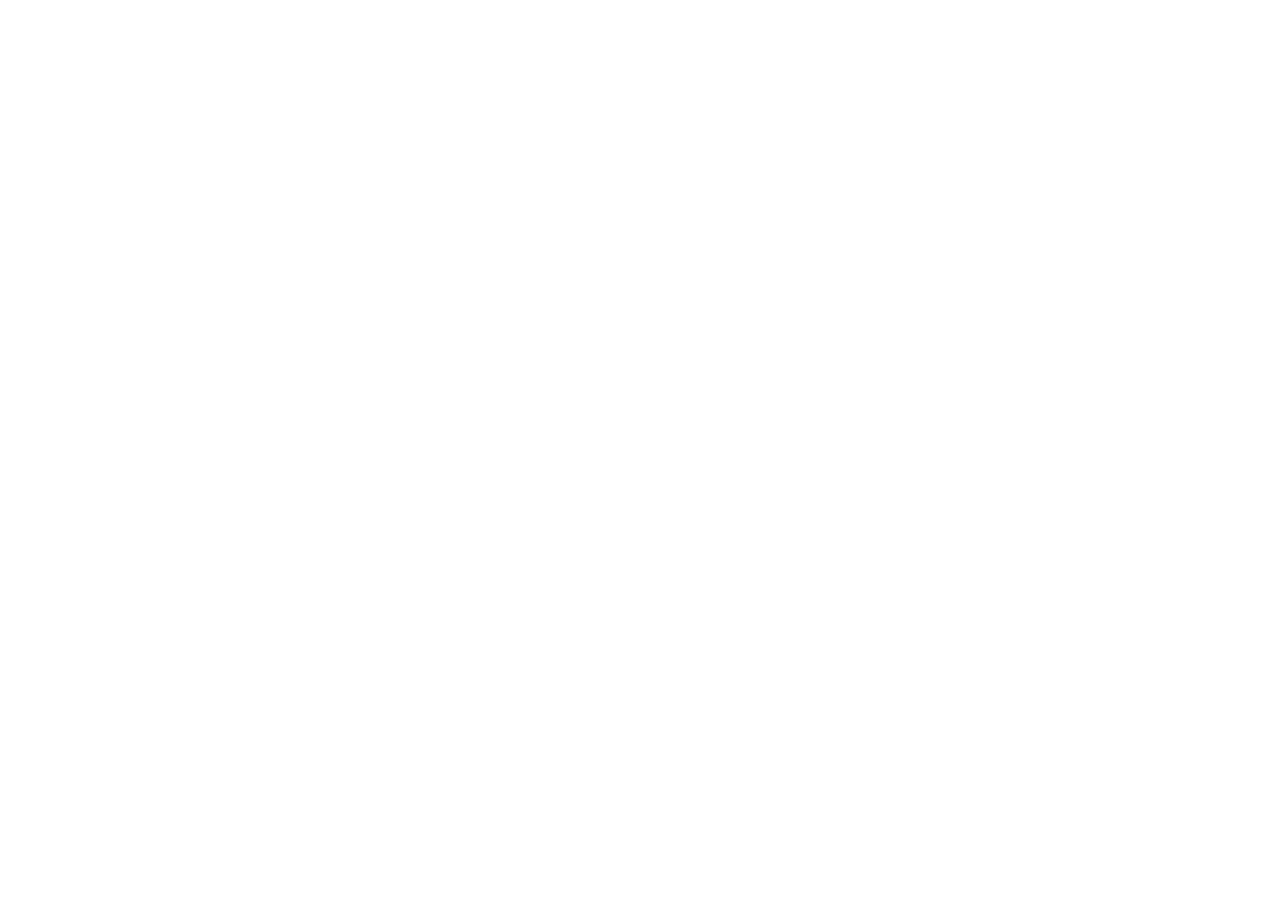
==== index.html @ ae1981a3 "Add starting files" ====
<!DOCTYPE html>
<html lang="en">
<head>
    <meta charset="UTF-8">
    <meta http-equiv="X-UA-Compatible" content="IE=edge">
    <meta name="viewport" content="width=device-width, initial-scale=1.0">
    <title>Chess King</title>
</head>
<body>
    
</body>
</html>
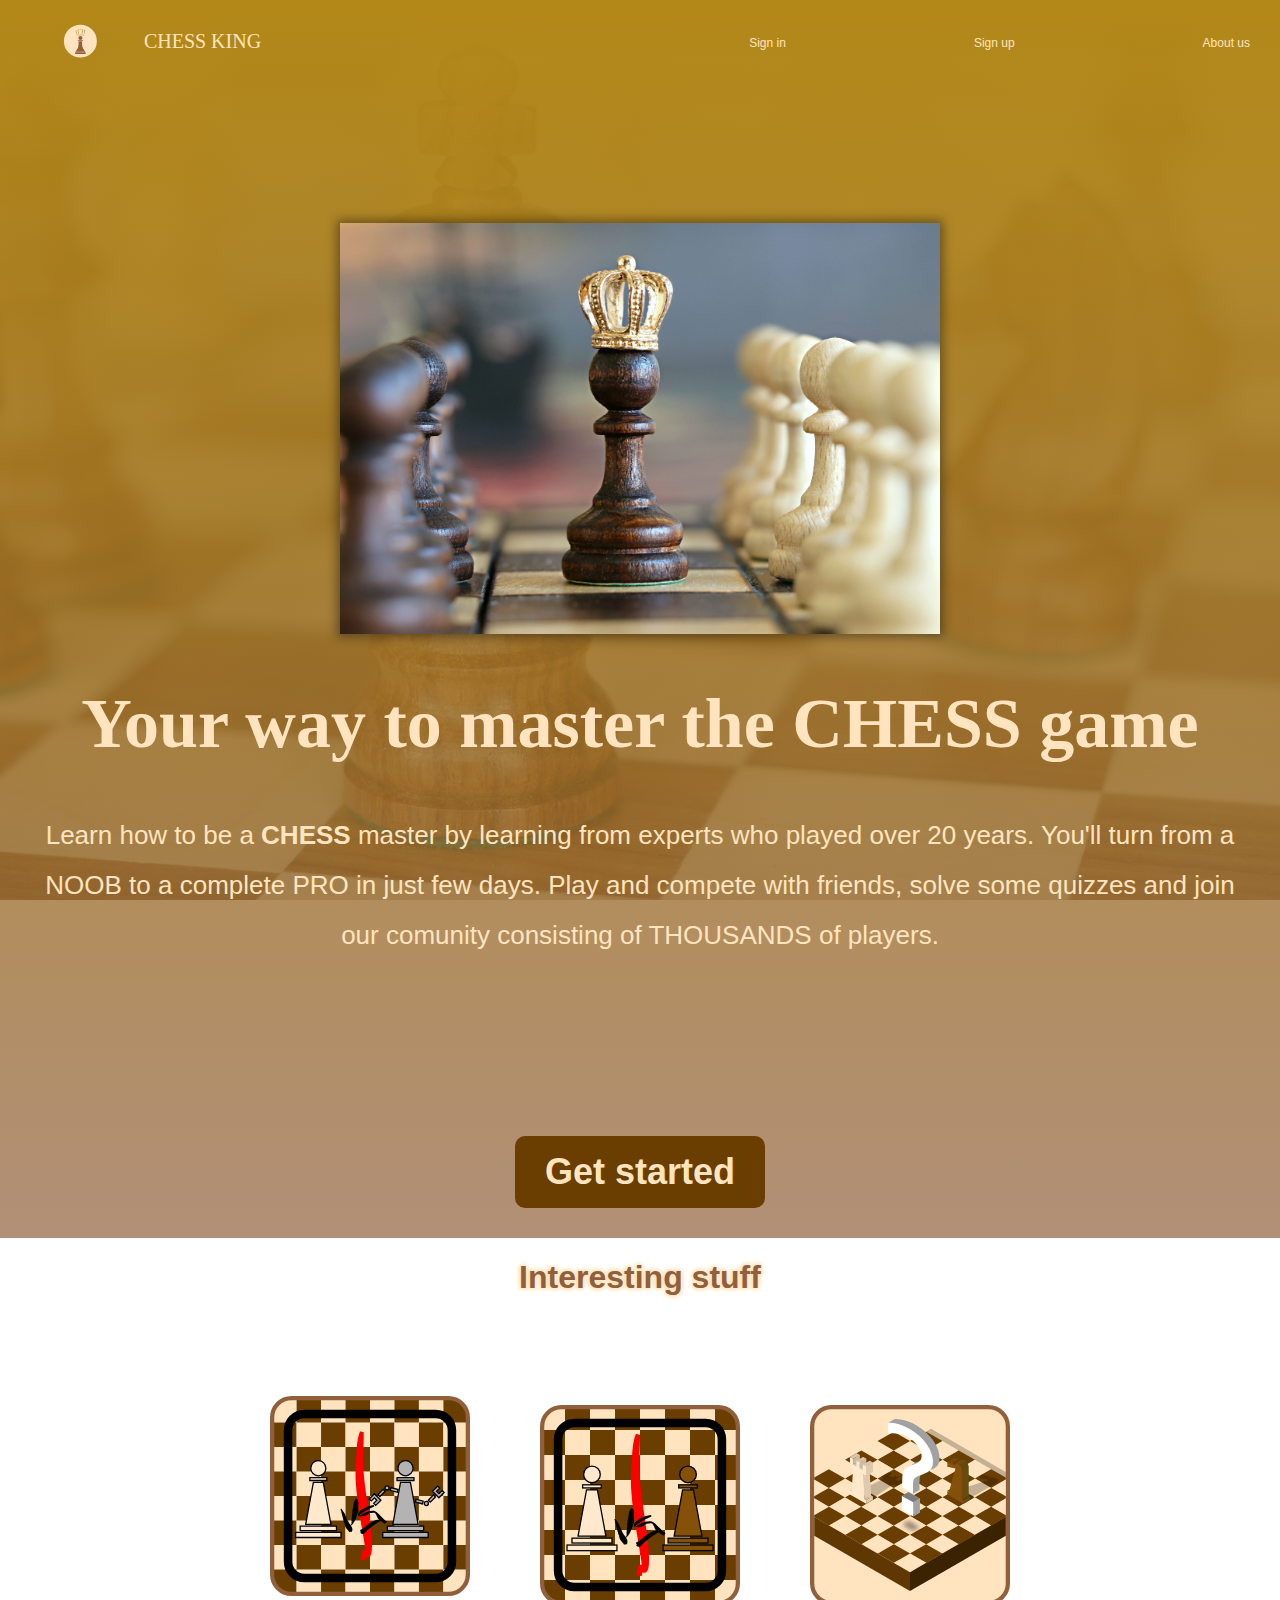
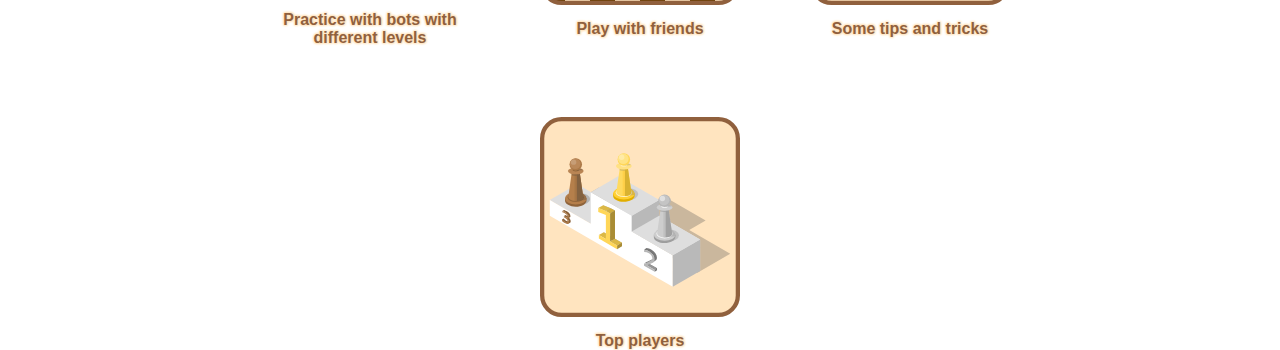
==== commit 2f7240d9: "Change the layout and size of the header" ====
--- a/index.html
+++ b/index.html
@@ -4,9 +4,63 @@
     <meta charset="UTF-8">
     <meta http-equiv="X-UA-Compatible" content="IE=edge">
     <meta name="viewport" content="width=device-width, initial-scale=1.0">
+    <link rel="stylesheet" href="style.css">
     <title>Chess King</title>
 </head>
 <body>
-    
+    <div class="content">
+        <div class="header">
+            <!--Top of the header containing the logo and the header menus-->
+            <div class="header-1">
+                <div class="header-logo">
+                    <img class="logo" src="./pictures/chess_crown.svg">
+                    <p class="logo-text">CHESS KING</p>
+                </div>
+                <!--I put the menu into an unordered list-->
+                <ul class="list-1">
+                    <li><a href="#">Sign in</a></li>
+                    <li><a href="#">Sign up</a></li>
+                    <li><a href="#">About us</a></li>
+                </ul>
+            </div>
+            <!--The bottom part of the header containing the picture and the hero text with the get started link-->
+            <div class="header-2">
+                <!--Divided them into left section and right section-->
+                <div class="header-2-l">
+                    <p id="hero">Your way to master the CHESS game</p>
+                    <p id="sub-hero">Learn how to be a <strong>CHESS</strong> master by learning from experts who played over 20 years. You'll turn from a NOOB to a complete PRO in just few days. Play and compete with friends, solve some quizzes and join our comunity consisting of THOUSANDS of players.</p>
+                </div>
+                <div class="header-2-r">
+                    <img src="./pictures/chess.jpg" alt="Chess King">
+                </div>
+            </div>
+            <div class="header-3">
+                <a href="#">Get started</a>
+            </div>
+        </div>
+        <!--Important links of the page with some vector art-->
+        <div class="information">
+            <h1>Interesting stuff</h1>
+            <!--Icons and links-->
+            <div class="illustrations">
+                <div>
+                    <img src="./pictures/playwithbots.svg" alt="Bots">
+                    <a href="#">Practice with bots with different levels</a>
+                </div>
+                <div>
+                    <img src="./pictures/playwithfriends.svg" alt="Friends">
+                    <a href="#">Play with friends</a>
+                </div>
+                <div>
+                    <img src="./pictures/tipsandtricks.svg" alt="Tricks">
+                    <a href="#">Some tips and tricks</a>
+                </div>
+                <div>
+                    <img src="./pictures/leaderboards.svg" alt="Leaderboards">
+                    <a href="#">Top players</a>
+                </div>
+            </div>
+        </div>
+    </div>
 </body>
 </html>--- a/style.css
+++ b/style.css
@@ -0,0 +1,217 @@
+/*Adding the background Image to full screen and making it not repeat itself*/
+body, html {
+    height: 100%;
+    width: 100%;
+    margin: 0;
+    padding: 0;
+    font-family: sans-serif, Dhurjati;
+    background: url("./pictures/chess-background-1920p.jpg") no-repeat center center fixed; 
+    -webkit-background-size: cover;
+    -moz-background-size: cover;
+    -o-background-size: cover;
+    background-size: cover;
+}
+/*Removing list dots and the line under links*/
+ul {
+    list-style-type: none;
+}
+a {
+    text-decoration: none;
+    color: #ffe4bfff;
+    font-size: 20px;
+}
+/*Main flex container*/
+.content {
+    display: flex;
+    flex-direction: column;
+}
+/*Adding header margin and making it a flex container*/
+.header {
+    width: auto;
+    height: max-content;
+    padding-left: 100px;
+    padding-right: 100px;
+    padding-bottom: 100px;
+    background: linear-gradient(180deg, rgba(179,136,24,1) 0%, rgba(144,96,61,0.7) 100%);
+    display: flex;
+    flex-direction: column;
+}
+/*Top part of the header*/
+.header-1 {
+    display: flex;
+    justify-content: space-between;
+    align-items: center;
+    gap: 50px;
+}
+.header-logo {
+    display: flex;
+    align-items: center;
+    gap: 25px;
+}
+/*Adjusting the logo size and text*/
+.logo {
+    margin: 0;
+    width: auto;
+    height: 75px;
+}
+.logo-text {
+    font-family: Dhurjati;
+    font-size: 30px;
+    color: #ffe4bfff;
+    height: fit-content;
+    width: fit-content;
+    flex-shrink: 0;
+}
+.list-1 {
+    display: flex;
+    justify-content: space-between;
+    width: 600px;
+    flex-shrink: 0;
+}
+/*Bottom part of the header*/
+.header-2 {
+    display: flex;
+    margin-top: 150px;
+    margin-bottom: 150px;
+    gap: 50px;
+}
+.header-2-l {
+    display: flex;
+    flex-direction: column;
+    gap: 20px;
+}
+.header-2-r {
+    margin-left: auto;
+    display: flex;
+    flex-direction: column;
+    justify-content: center;
+}
+/*Header image*/
+.header-2-r img {
+    height: auto;
+    width: 600px;
+    box-shadow: 0 0 10px 3px #00000067;
+}
+/*Header hero text*/
+#hero {
+    font-family: Dhurjati;
+    font-weight: bold;
+    font-size: 70px;
+    color: #ffe4bfff;
+    margin: 0;
+    max-width: max-content;
+}
+#sub-hero {
+    font-size: 26px;
+    color: #ffe4bfff;
+    line-height: 50px;
+}
+/*Bottom part of the header (Button)*/
+.header-3 {
+    display: flex;
+    flex-direction: column;
+    align-items: start;
+}
+.header-3 a {
+    color: #ffe4bfff;
+    font-size: 36px;
+    font-weight: bold;
+    background-color: #6a3d00ff;
+    padding: 15px 30px;
+    border-radius: 10px;
+    width: fit-content;
+    text-align: center;
+}
+/*Important links*/
+.information {
+    display: flex;
+    flex-direction: column;
+    align-items: center;
+    padding-left: 200px;
+    padding-right: 200px;
+}
+.information h1 {
+    color: #90603dff;
+    text-shadow: 1px 1px 5px #ffe4bfff, -1px -1px 5px #ffe4bfff, 1px -1px 5px #ffe4bfff, -1px 1px 5px #ffe4bfff;
+    margin-bottom: 100px;
+}
+/*Icons with text links*/
+.illustrations {
+    display: flex;
+    justify-content: space-between;
+    align-items: center;
+    flex-wrap: wrap;
+    gap: 70px;
+}
+.illustrations div {
+    display: flex;
+    flex-direction: column;
+    align-items: center;
+    gap: 15px;
+}
+.illustrations img {
+    width: auto;
+    height: 200px;
+}
+.illustrations a {
+    font-size: 16px;
+    font-weight: bold;
+    text-align: center;
+    color: #90603dff;
+    text-shadow: 1px 1px 2px #ffe4bfff, -1px -1px 2px #ffe4bfff, 1px -1px 2px #ffe4bfff, -1px 1px 2px #ffe4bfff;
+    width: 200px;
+}
+
+/*Resposiveness magic*/
+@media (max-width: 1370px) {
+    .content {
+        min-width: 450px;
+    }
+    .header {
+        padding: 10px 30px 30px 30px;
+    }
+    .header-1 {
+        justify-content: space-between;
+        align-items: center;
+        gap: 0;
+    }
+    .logo {
+        width: auto;
+        height: 50px;
+    }
+    .logo-text {
+        font-size: 20px;
+    }
+    .list-1 {
+        width: calc(40% + 1vw);
+    }
+    .list-1 a {
+        font-size: 12px;
+    }
+    .header-2 {
+        flex-direction: column-reverse;
+        align-items: center;
+        align-content: center;
+        text-align: center;
+    }
+    .header-2-l {
+        align-items: center;
+    }
+    .header-2-r {
+        margin: 0;
+    }
+    .header-2-r img {
+        height: auto;
+        max-width: 100%;
+    }
+    .header-3 {
+        align-items: center;
+        align-content: center;
+    }
+    .information h1 {
+        white-space: nowrap;
+    }
+    .illustrations {
+        justify-content: center;
+    }
+}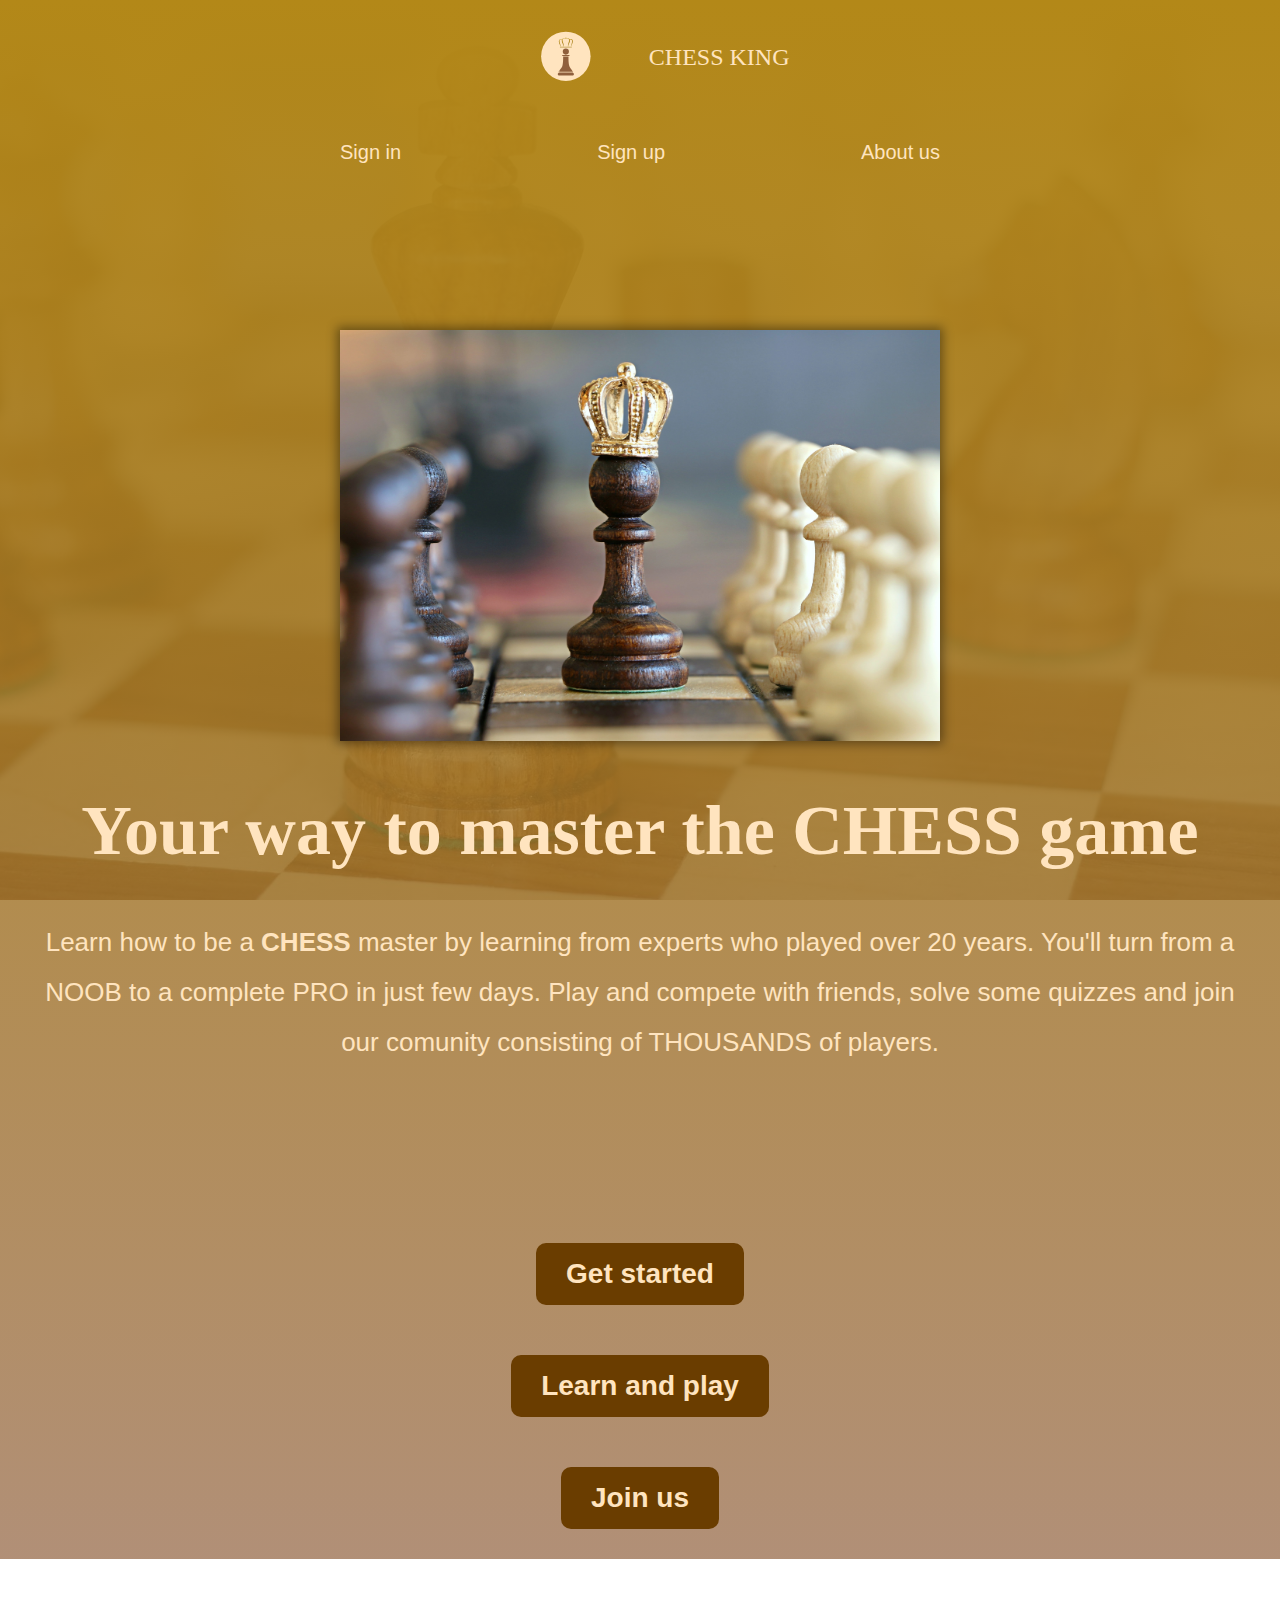
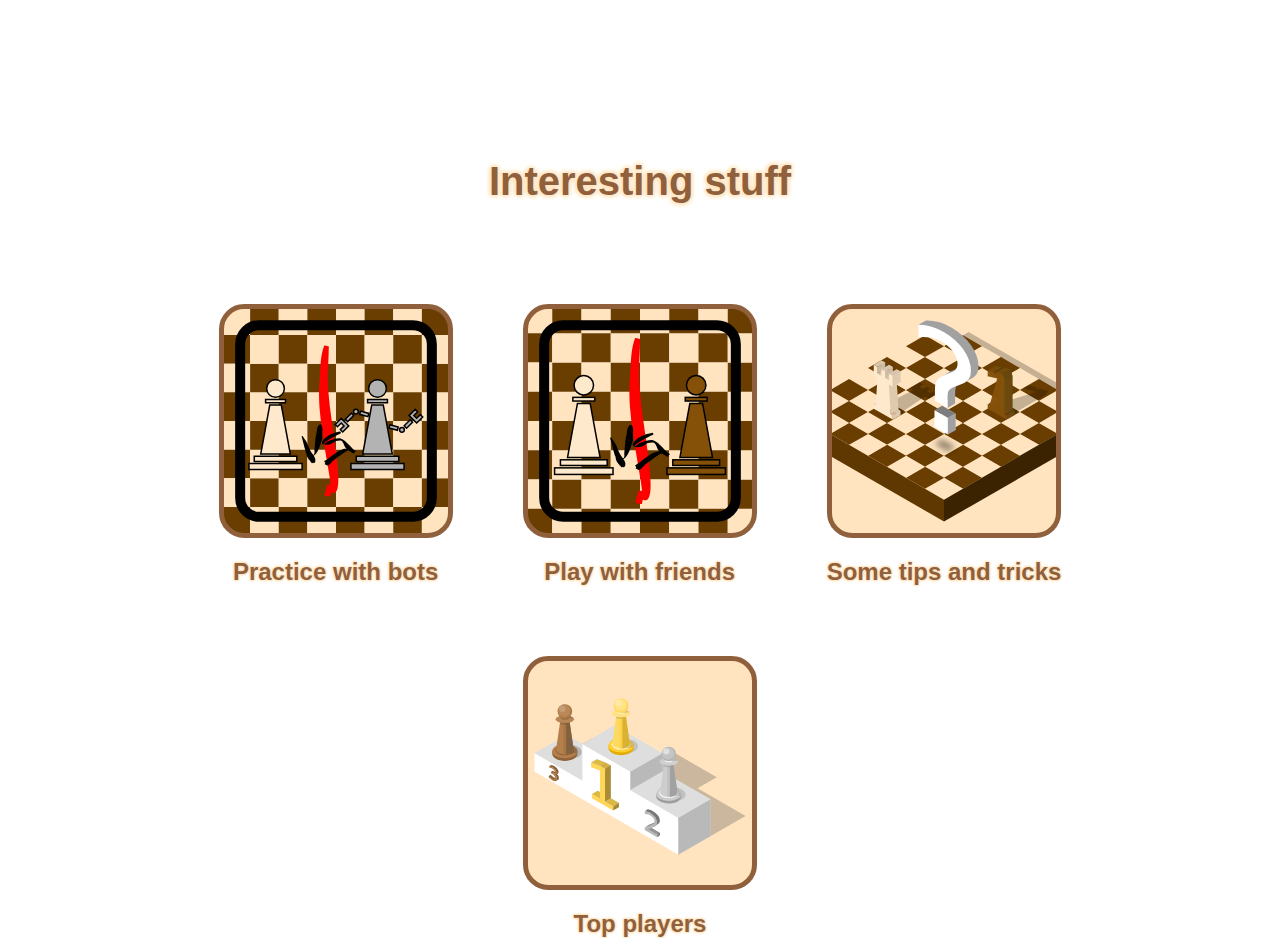
==== commit 1c16c532: "More chagne to the responsive layout and sizing to make it more clear" ====
--- a/index.html
+++ b/index.html
@@ -36,6 +36,8 @@
             </div>
             <div class="header-3">
                 <a href="#">Get started</a>
+                <a href="#">Learn and play</a>
+                <a href="#">Join us</a>
             </div>
         </div>
         <!--Important links of the page with some vector art-->
@@ -45,7 +47,7 @@
             <div class="illustrations">
                 <div>
                     <img src="./pictures/playwithbots.svg" alt="Bots">
-                    <a href="#">Practice with bots with different levels</a>
+                    <a href="#">Practice with bots</a>
                 </div>
                 <div>
                     <img src="./pictures/playwithfriends.svg" alt="Friends">
--- a/style.css
+++ b/style.css
@@ -42,6 +42,7 @@
     justify-content: space-between;
     align-items: center;
     gap: 50px;
+    margin-top: 10px;
 }
 .header-logo {
     display: flex;
@@ -52,7 +53,7 @@
 .logo {
     margin: 0;
     width: auto;
-    height: 75px;
+    height: 100px;
 }
 .logo-text {
     font-family: Dhurjati;
@@ -106,11 +107,12 @@
     color: #ffe4bfff;
     line-height: 50px;
 }
-/*Bottom part of the header (Button)*/
+/*Bottom part of the header (Buttons)*/
 .header-3 {
     display: flex;
-    flex-direction: column;
-    align-items: start;
+    flex-direction: row;
+    justify-content: start;
+    gap: 50px;
 }
 .header-3 a {
     color: #ffe4bfff;
@@ -126,19 +128,21 @@
 .information {
     display: flex;
     flex-direction: column;
-    align-items: center;
-    padding-left: 200px;
-    padding-right: 200px;
+    padding-left: 100px;
+    padding-right: 100px;
 }
 .information h1 {
+    font-size: 50px;
+    text-align: center;
     color: #90603dff;
     text-shadow: 1px 1px 5px #ffe4bfff, -1px -1px 5px #ffe4bfff, 1px -1px 5px #ffe4bfff, -1px 1px 5px #ffe4bfff;
+    margin-top: 200px;
     margin-bottom: 100px;
 }
 /*Icons with text links*/
 .illustrations {
     display: flex;
-    justify-content: space-between;
+    justify-content: space-around;
     align-items: center;
     flex-wrap: wrap;
     gap: 70px;
@@ -147,46 +151,52 @@
     display: flex;
     flex-direction: column;
     align-items: center;
-    gap: 15px;
+    gap: 20px;
 }
 .illustrations img {
     width: auto;
-    height: 200px;
+    height: 300px;
 }
 .illustrations a {
-    font-size: 16px;
+    font-size: 24px;
     font-weight: bold;
     text-align: center;
     color: #90603dff;
     text-shadow: 1px 1px 2px #ffe4bfff, -1px -1px 2px #ffe4bfff, 1px -1px 2px #ffe4bfff, -1px 1px 2px #ffe4bfff;
-    width: 200px;
+    max-width: 300px;
 }
 
 /*Resposiveness magic*/
 @media (max-width: 1370px) {
     .content {
-        min-width: 450px;
+        min-width: 375px;
     }
     .header {
         padding: 10px 30px 30px 30px;
     }
     .header-1 {
-        justify-content: space-between;
-        align-items: center;
-        gap: 0;
+        flex-direction: column;
+        align-items: center;
+        gap: 30px;
     }
     .logo {
         width: auto;
-        height: 50px;
+        height: 75px;
+    }
+    .header-logo {
+        display: flex;
+        justify-content: space-between;
     }
     .logo-text {
+        font-size: 24px;
+    }
+    .list-1 {
+        width: 600px;
+        max-width: 100%;
+        padding: 0;
+    }
+    .list-1 a {
         font-size: 20px;
-    }
-    .list-1 {
-        width: calc(40% + 1vw);
-    }
-    .list-1 a {
-        font-size: 12px;
     }
     .header-2 {
         flex-direction: column-reverse;
@@ -205,13 +215,25 @@
         max-width: 100%;
     }
     .header-3 {
+        flex-direction: column;
         align-items: center;
         align-content: center;
+    }
+    .header-3 a {
+        font-size: 28px;
+    }
+    .information {
+        align-items: center;
     }
     .information h1 {
         white-space: nowrap;
+        font-size: 40px;
     }
     .illustrations {
         justify-content: center;
     }
+    .illustrations img {
+        width: auto;
+        height: 100%;
+    }
 }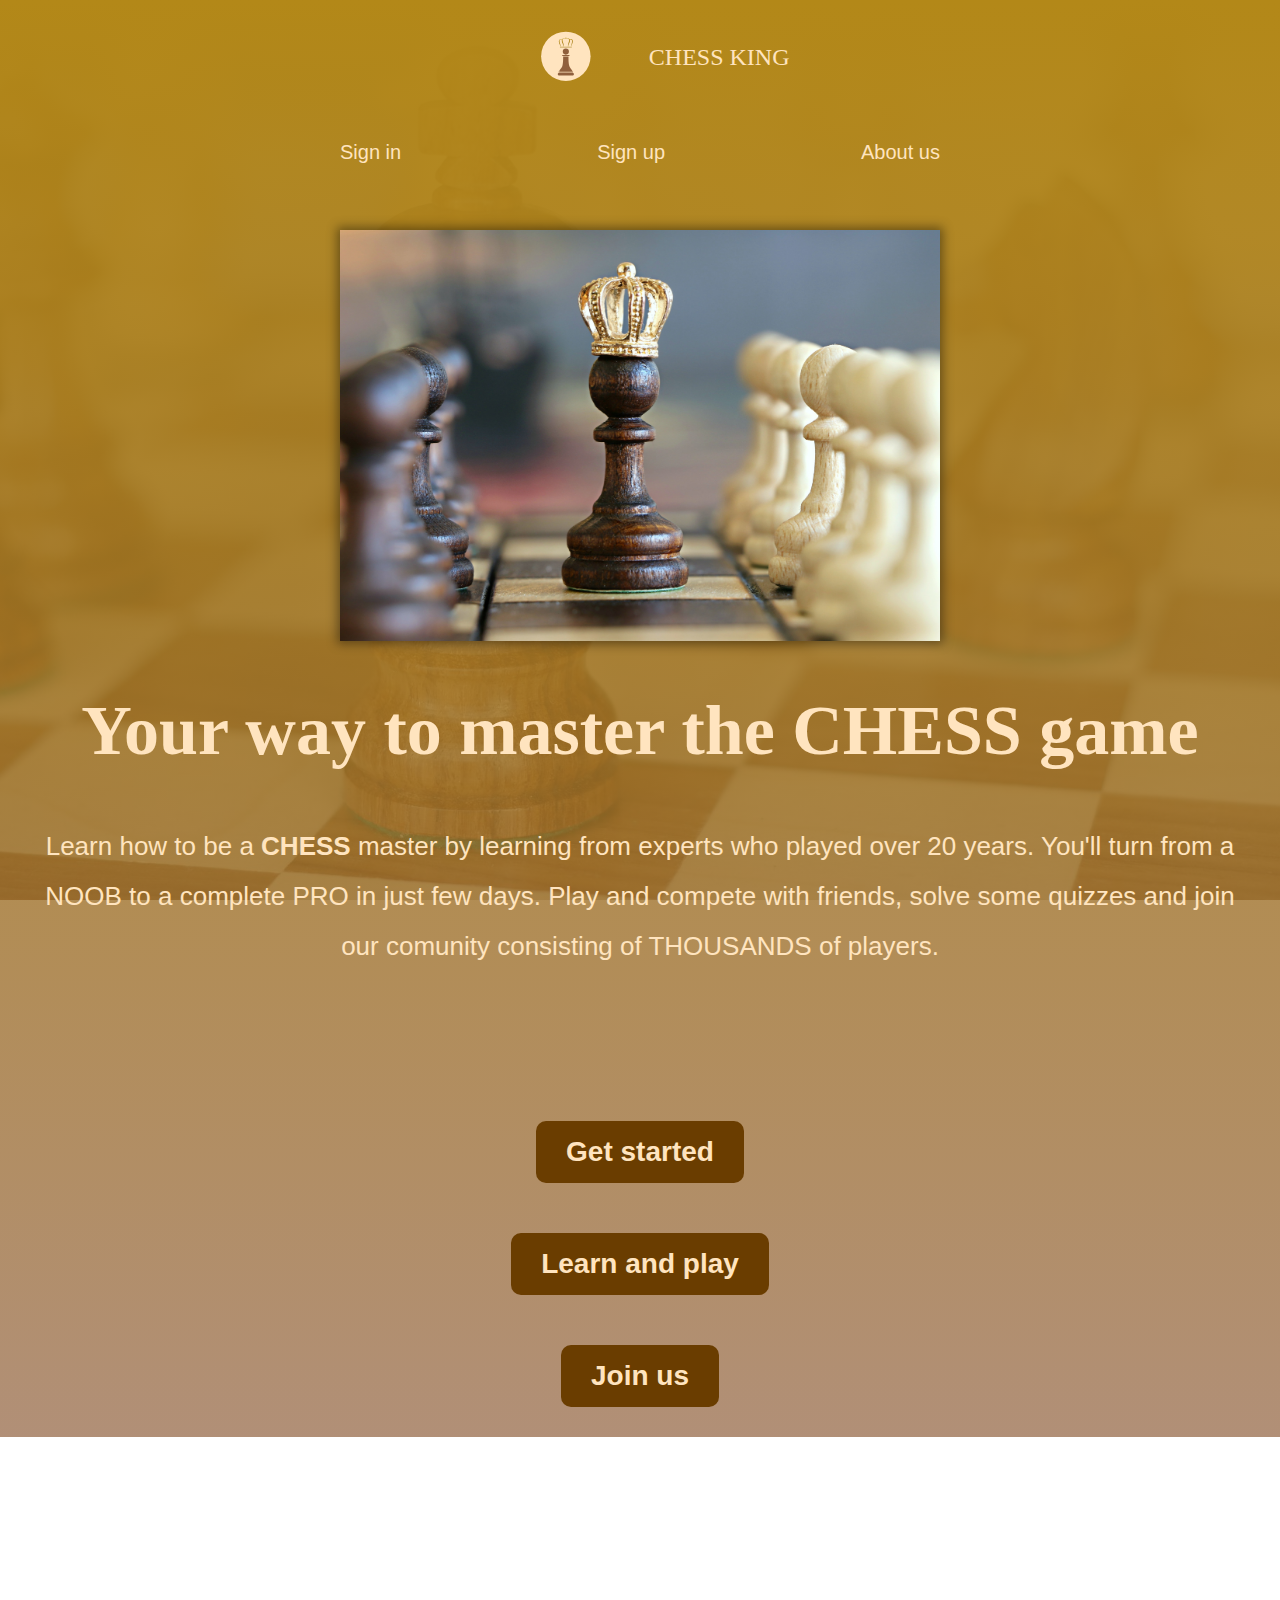
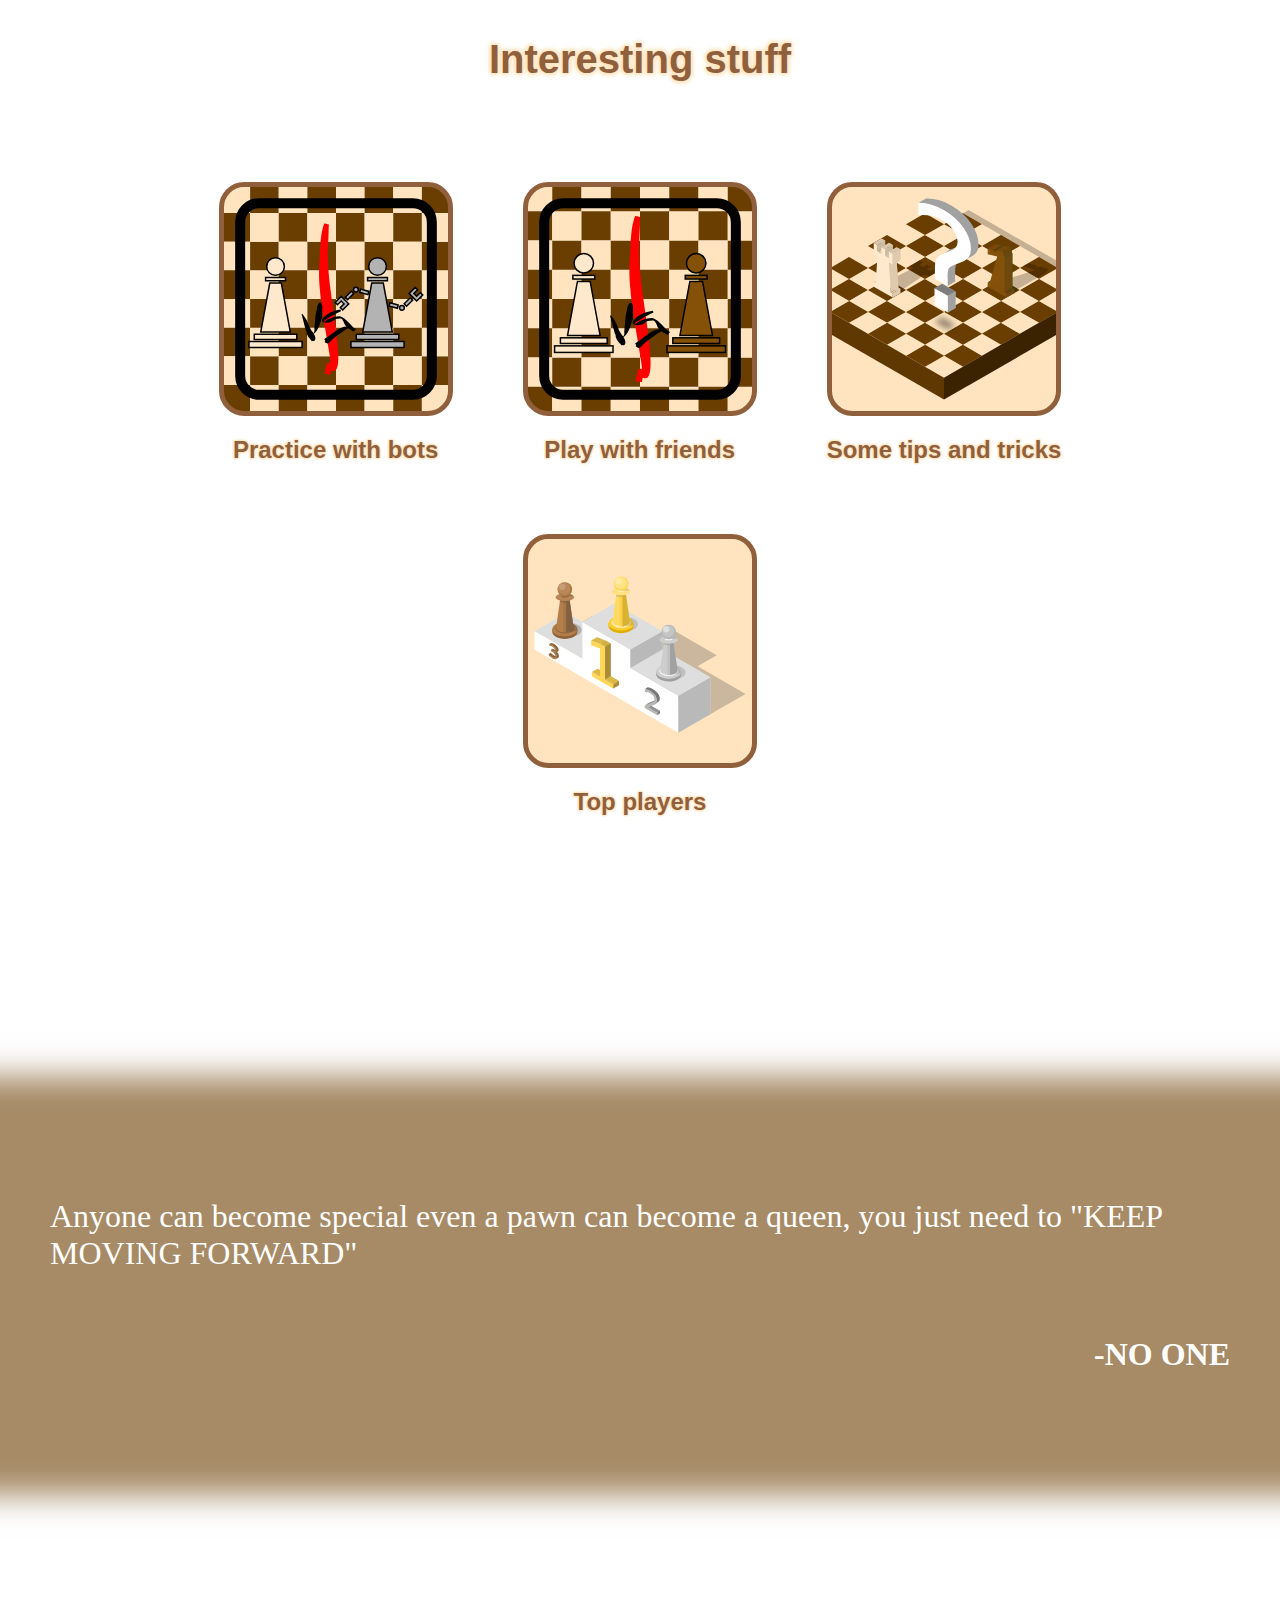
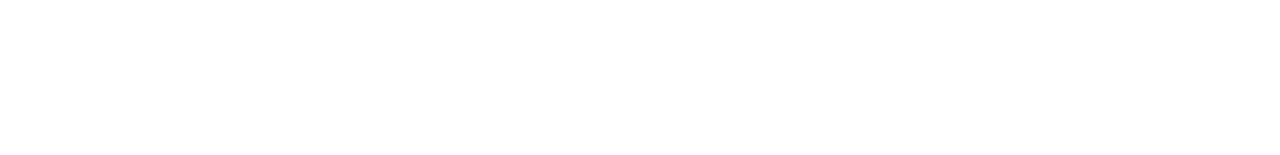
==== commit a1c988be: "Add an inspirational quote to the page" ====
--- a/index.html
+++ b/index.html
@@ -63,6 +63,12 @@
                 </div>
             </div>
         </div>
+        <div class="quote-container">
+            <div class="quote">
+                <p>Anyone can become special even a pawn can become a queen, you just need to "KEEP MOVING FORWARD"</p>
+                <p id="quoter"><b>-NO ONE</b></p>
+            </div>
+        </div>
     </div>
 </body>
 </html>--- a/style.css
+++ b/style.css
@@ -79,7 +79,7 @@
 .header-2-l {
     display: flex;
     flex-direction: column;
-    gap: 20px;
+    gap: 50px;
 }
 .header-2-r {
     margin-left: auto;
@@ -106,6 +106,7 @@
     font-size: 26px;
     color: #ffe4bfff;
     line-height: 50px;
+    margin: 0;
 }
 /*Bottom part of the header (Buttons)*/
 .header-3 {
@@ -165,6 +166,27 @@
     text-shadow: 1px 1px 2px #ffe4bfff, -1px -1px 2px #ffe4bfff, 1px -1px 2px #ffe4bfff, -1px 1px 2px #ffe4bfff;
     max-width: 300px;
 }
+.quote-container {
+    margin: 300px 0;
+    padding: 50px;
+    background-color: rgba(106,61,0,0.6);
+    box-shadow: 0 0 30px 40px rgba(106,61,0,0.6);
+    display: flex;
+    flex-direction: column;
+    font-family: aakar;
+    color: white;
+    font-size: 32px;
+    align-items: center;
+}
+.quote {
+    display: flex;
+    flex-direction: column;
+    align-items: center;
+    max-width: fit-content;
+}
+#quoter {
+    margin-left: auto;
+}
 
 /*Resposiveness magic*/
 @media (max-width: 1370px) {
@@ -179,6 +201,9 @@
         align-items: center;
         gap: 30px;
     }
+    .header-2 {
+        margin-top: 50px;
+    }
     .logo {
         width: auto;
         height: 75px;
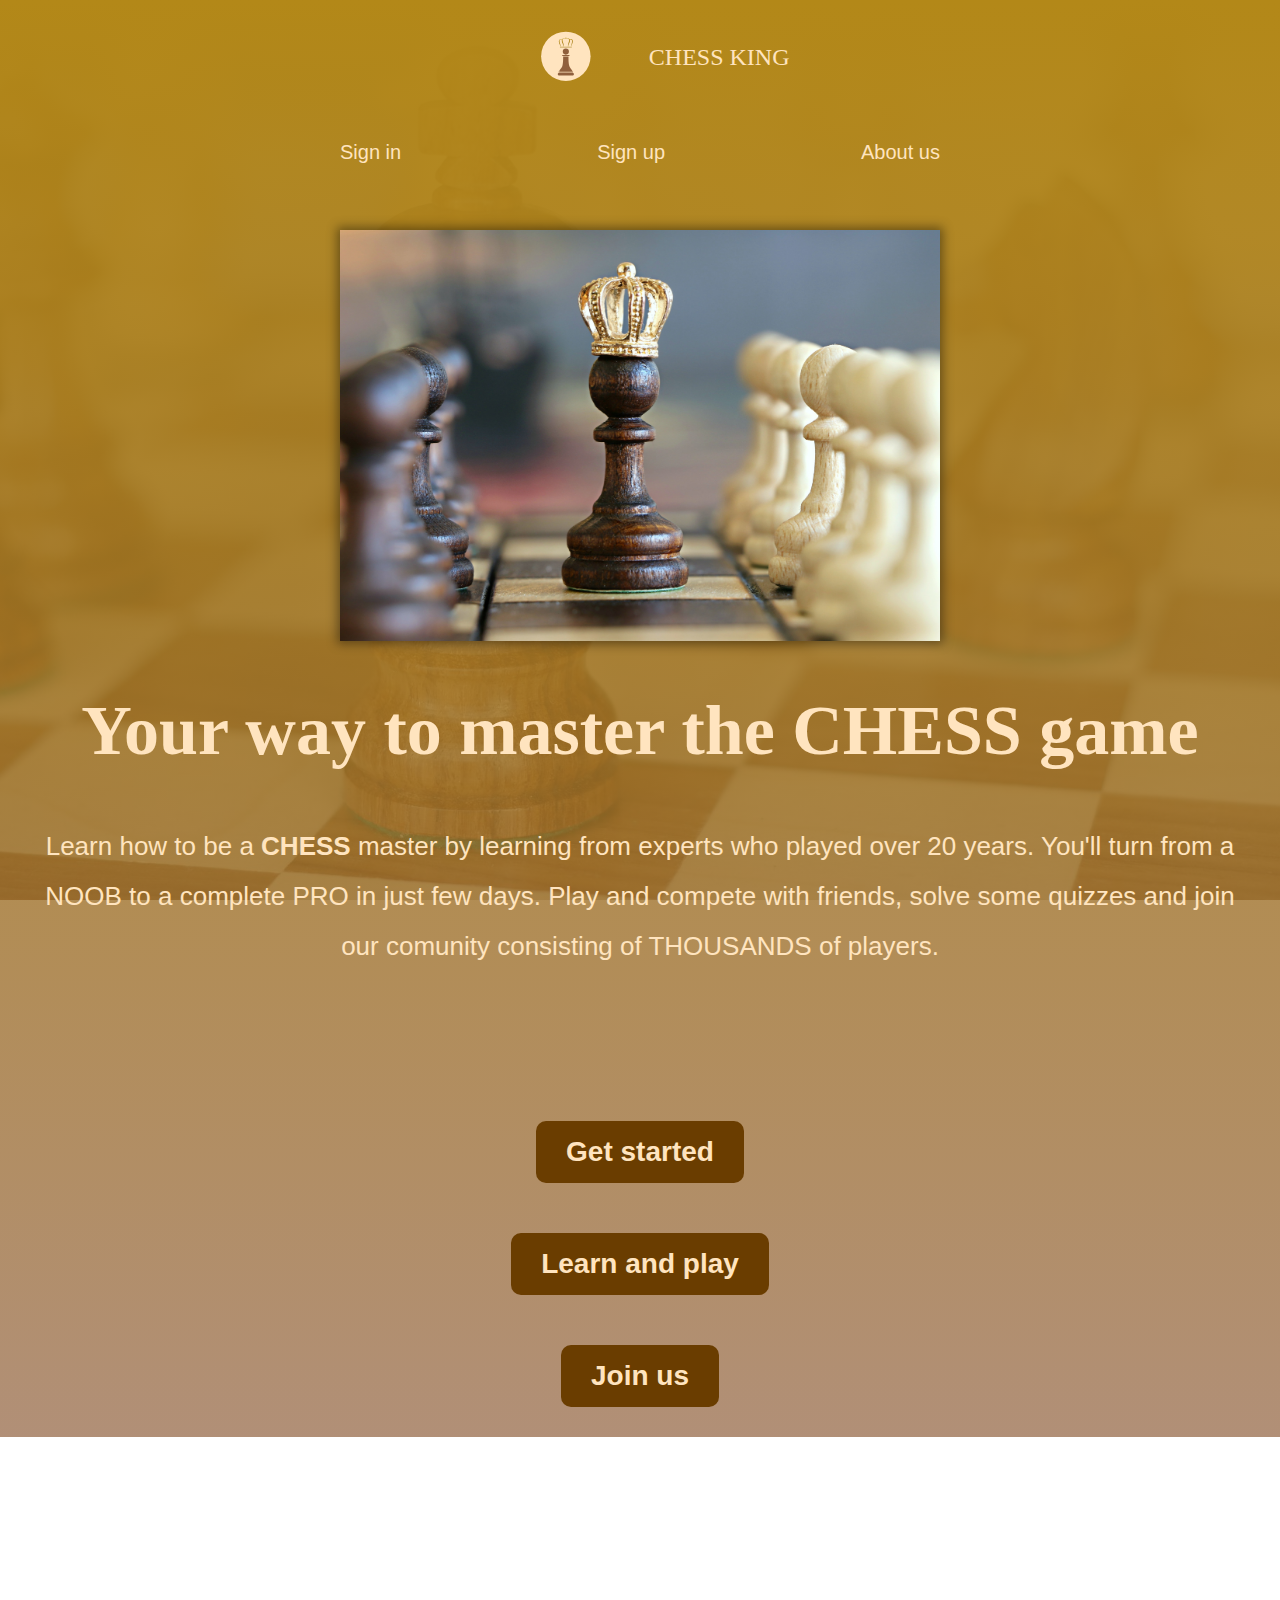
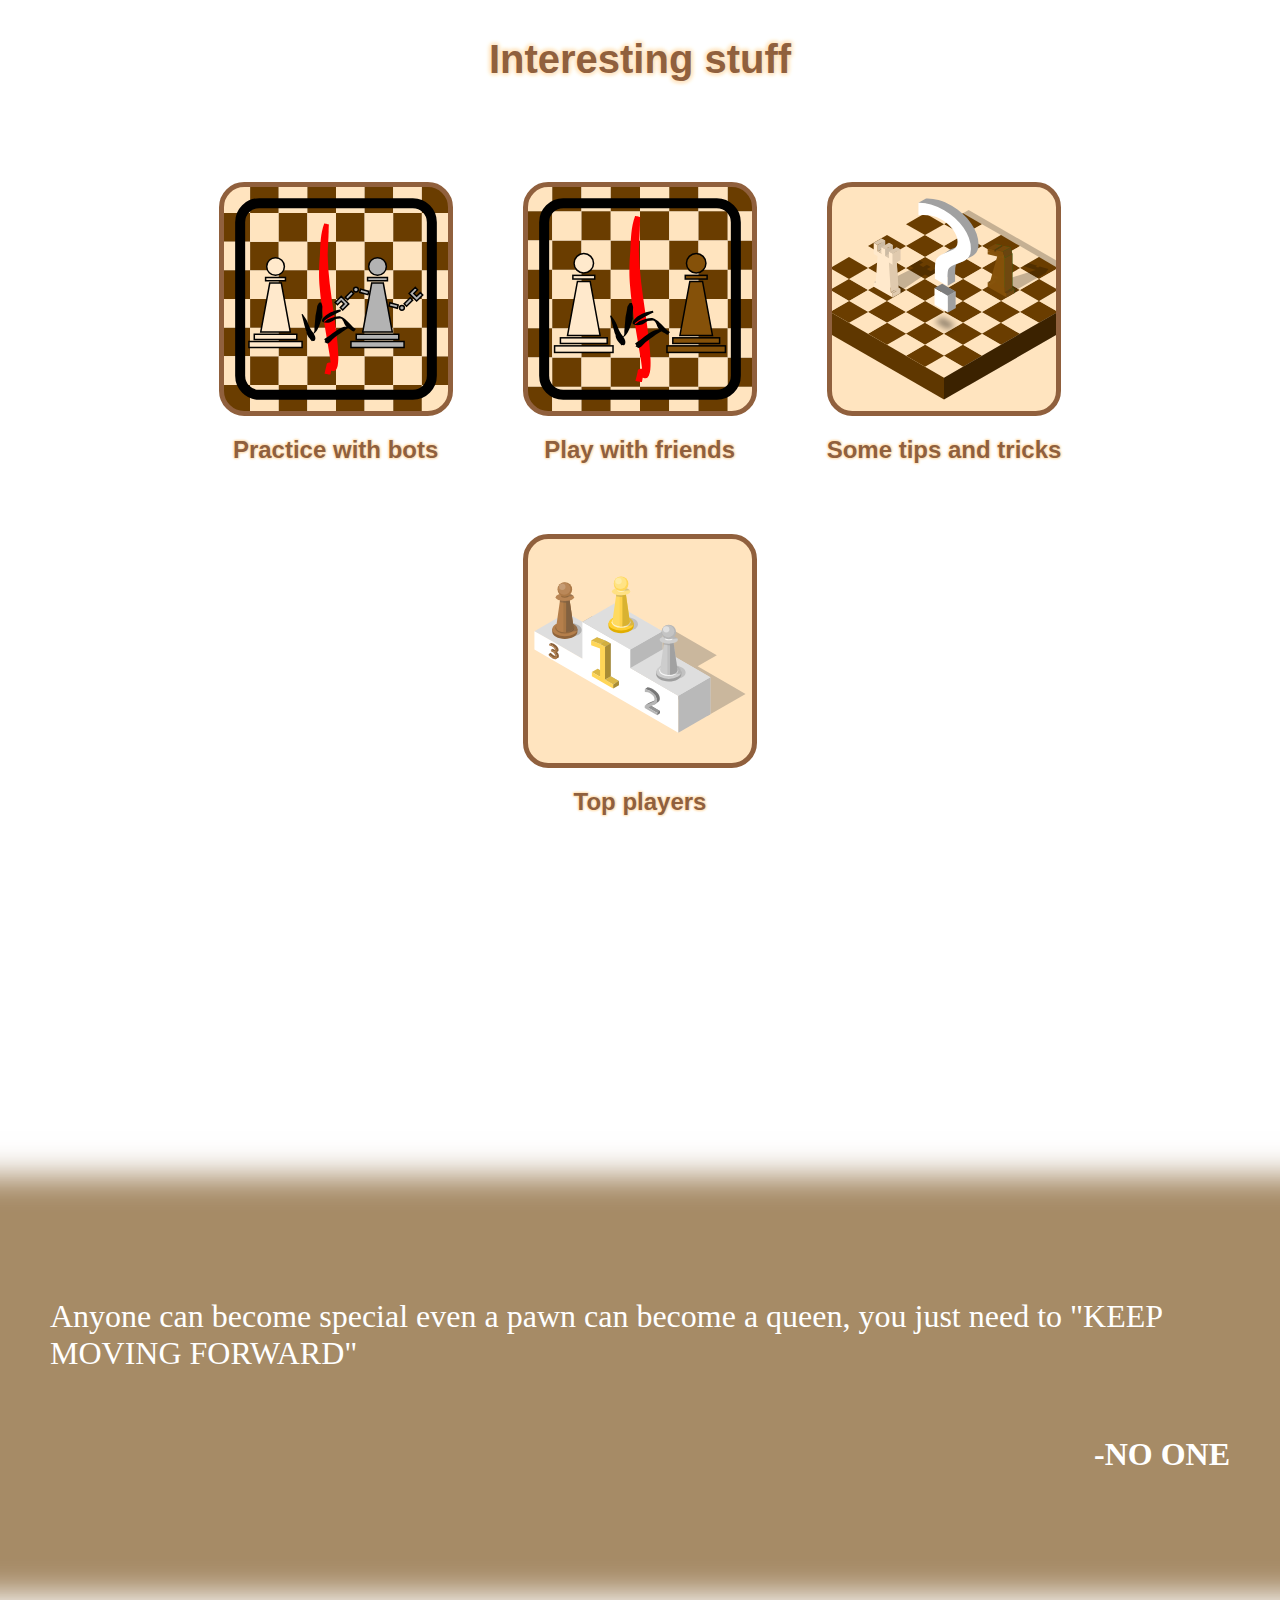
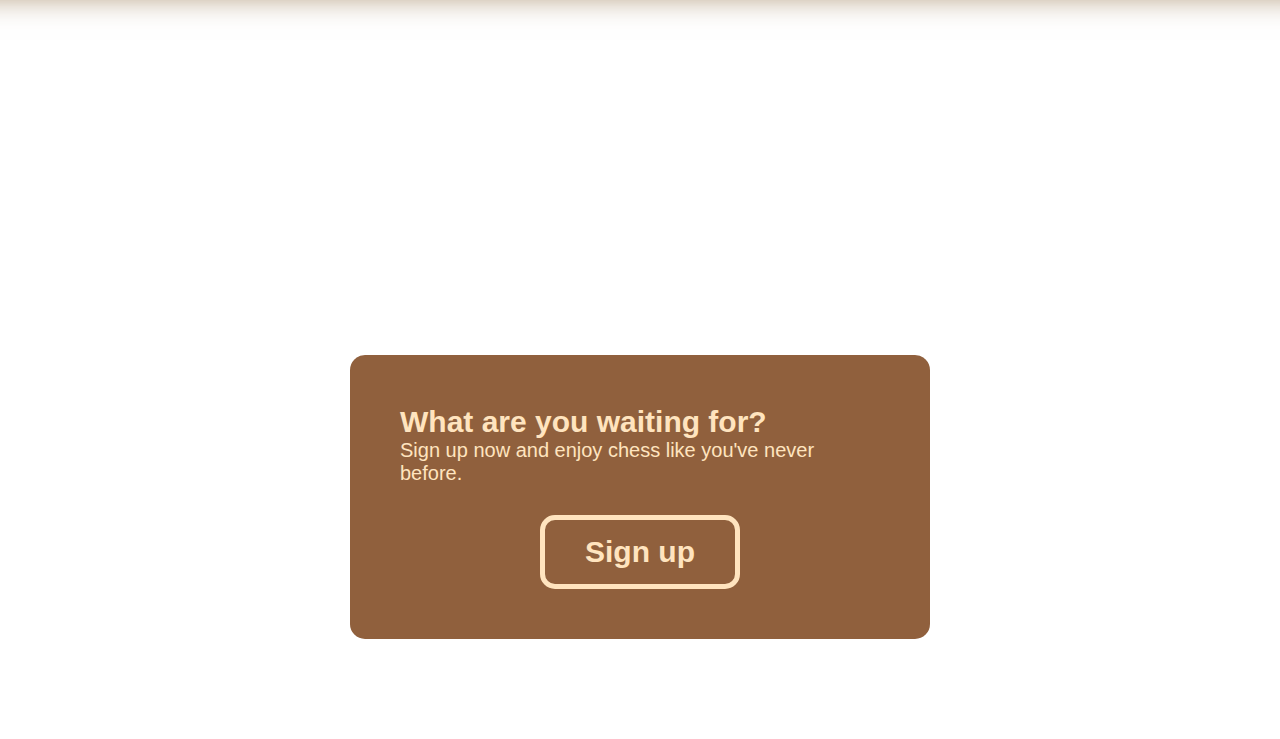
==== commit 528b93c5: "Add an additional window for sign up" ====
--- a/index.html
+++ b/index.html
@@ -69,6 +69,13 @@
                 <p id="quoter"><b>-NO ONE</b></p>
             </div>
         </div>
+        <div class="additional">
+            <div class="text">
+                <p><b>What are you waiting for?</b></p>
+                <p>Sign up now and enjoy chess like you've never before.</p>
+            </div>
+            <div class="button"><a href="#"><b>Sign up</b></a></div>
+        </div>
     </div>
 </body>
 </html>--- a/style.css
+++ b/style.css
@@ -167,7 +167,7 @@
     max-width: 300px;
 }
 .quote-container {
-    margin: 300px 0;
+    margin: 400px 0 300px 0;
     padding: 50px;
     background-color: rgba(106,61,0,0.6);
     box-shadow: 0 0 30px 40px rgba(106,61,0,0.6);
@@ -177,6 +177,7 @@
     color: white;
     font-size: 32px;
     align-items: center;
+    justify-content: center;
 }
 .quote {
     display: flex;
@@ -186,6 +187,48 @@
 }
 #quoter {
     margin-left: auto;
+}
+.additional {
+    background-color: #90603dff;
+    border-radius: 15px;
+    padding: 50px;
+    margin: 100px 350px;
+    display: flex;
+    justify-content: space-between;
+    align-items: center;
+    font-family: sans-serif;
+    gap: 30px;
+    min-width: fit-content;
+}
+.additional .text p {
+    display: flex;
+    flex-direction: column;
+    align-items: flex-start;
+    justify-content: center;
+    color: #ffe4bfff;
+    margin-left: 80px;
+    font-size: 20px;
+}
+.additional .text p b {
+    font-size: 30px;
+}
+.additional .button a {
+    display: flex;
+    justify-content: center;
+    align-items: center;
+    font-size: 30px;
+    color: #ffe4bfff;
+    background-color: #90603dff;
+    border: 5px;
+    border-style: solid;
+    border-color: #ffe4bfff;
+    border-radius: 15px;
+    padding: 15px 40px;
+    border: 10px soild;
+    width: fit-content;
+    margin-right: 80px;
+    white-space: nowrap;
+    max-width: 100%;
 }
 
 /*Resposiveness magic*/
@@ -261,4 +304,15 @@
         width: auto;
         height: 100%;
     }
+    .additional {
+        flex-direction: column;
+        align-self: center;
+    }
+    .additional .text p {
+        margin: 0 auto;
+    }
+    .additional .button a {
+        align-self: center;
+        margin: 0 auto;
+    }
 }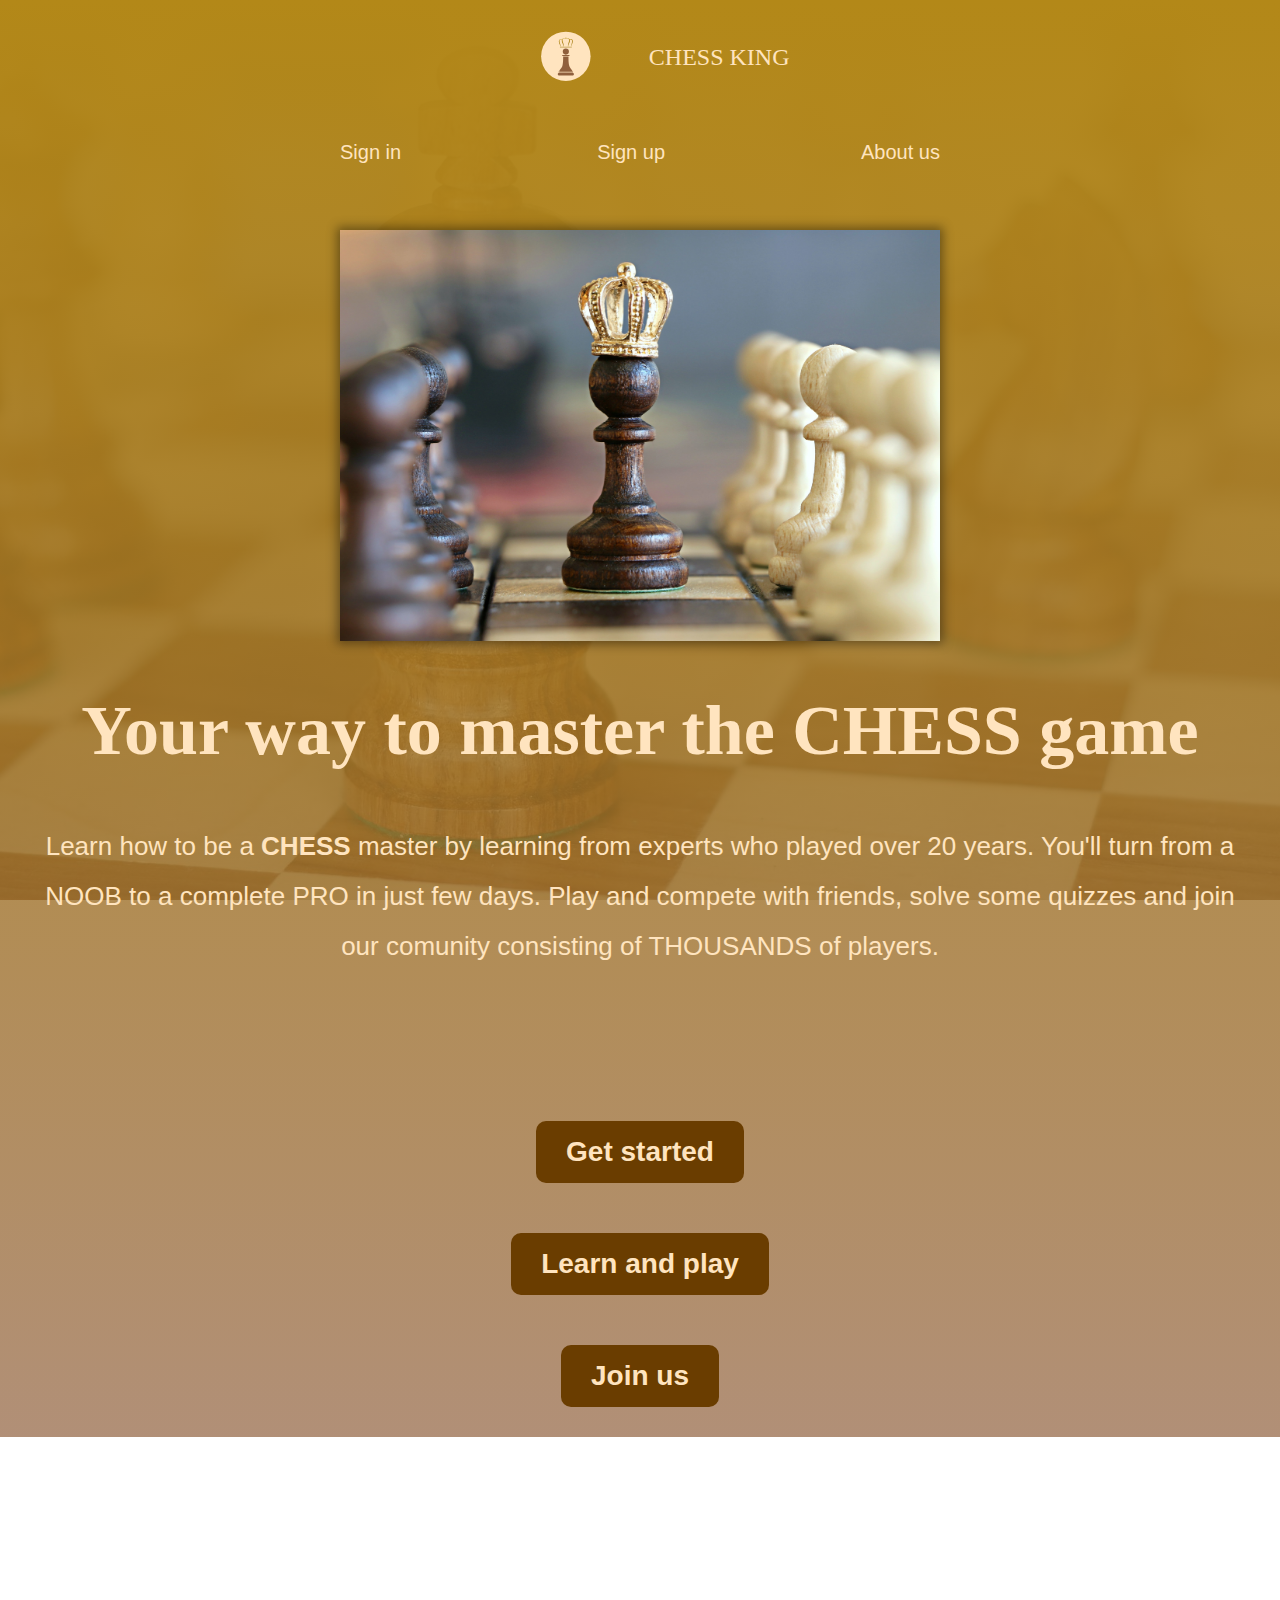
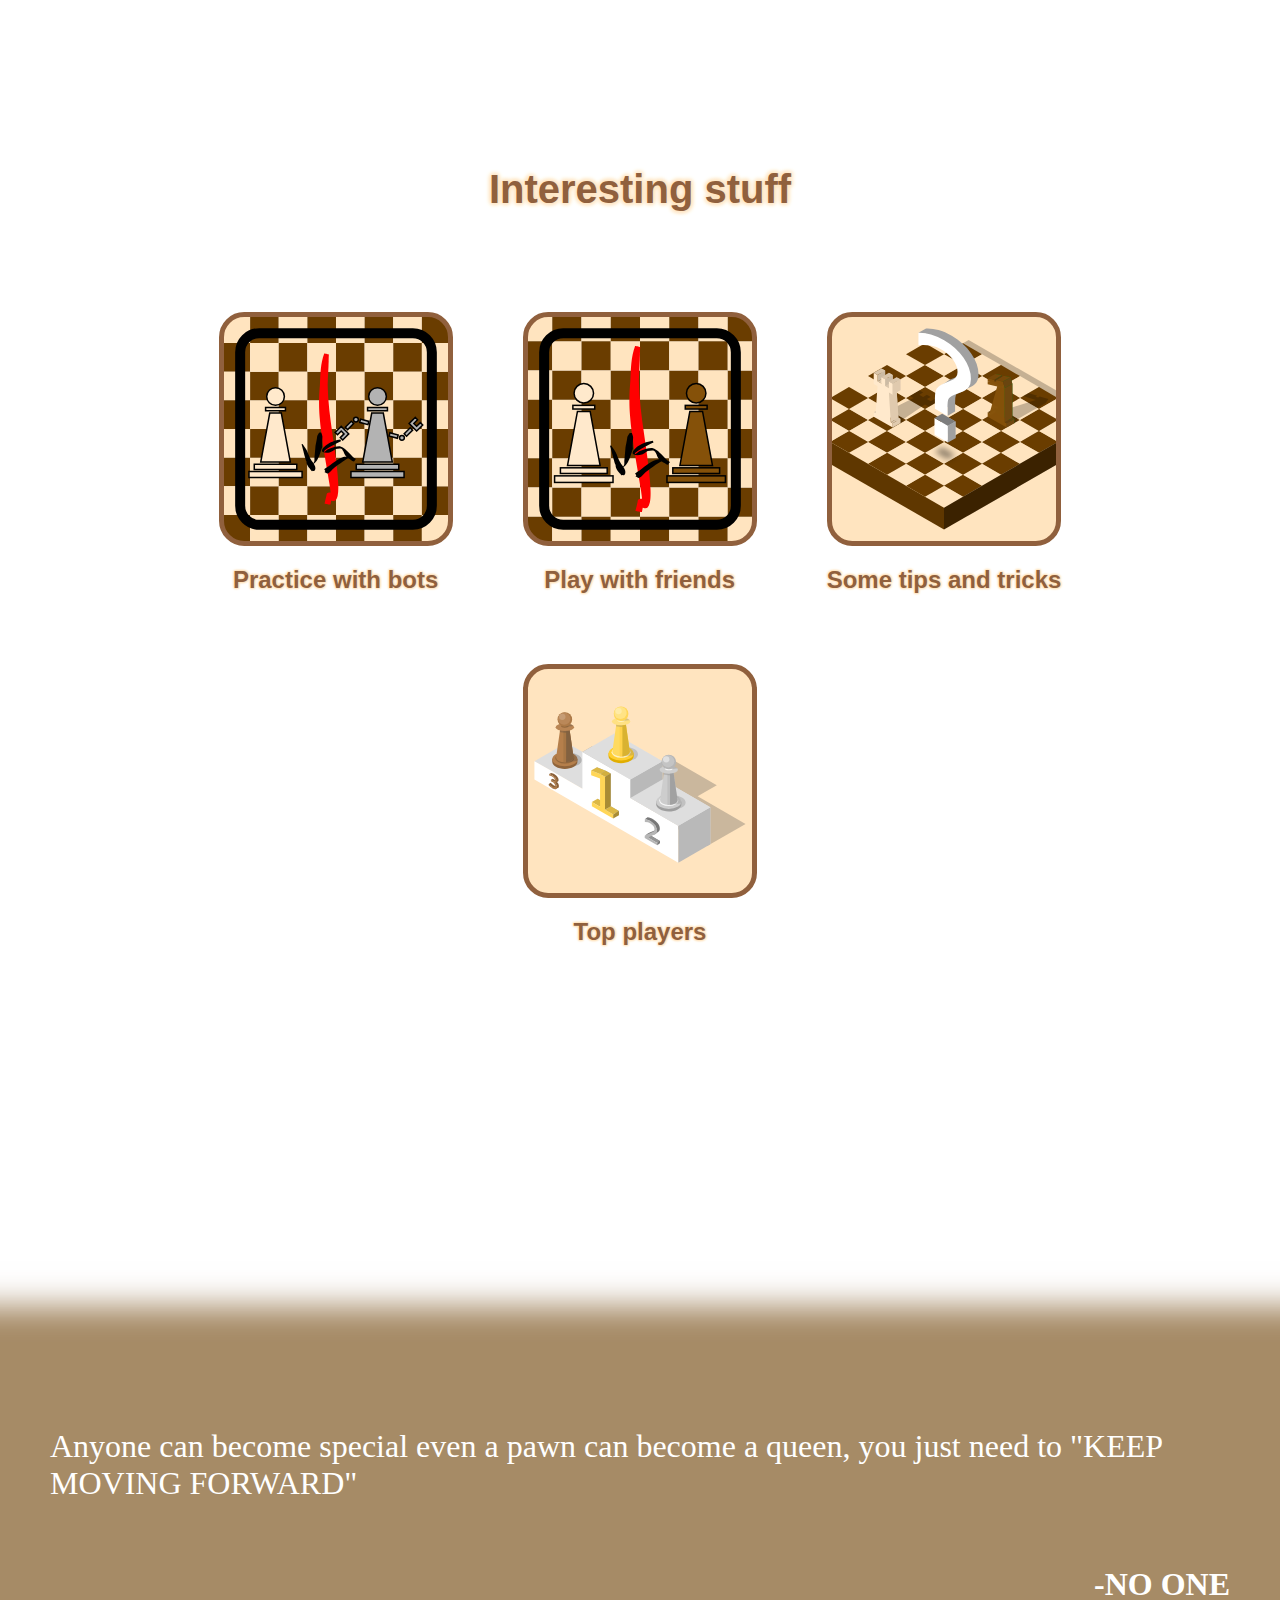
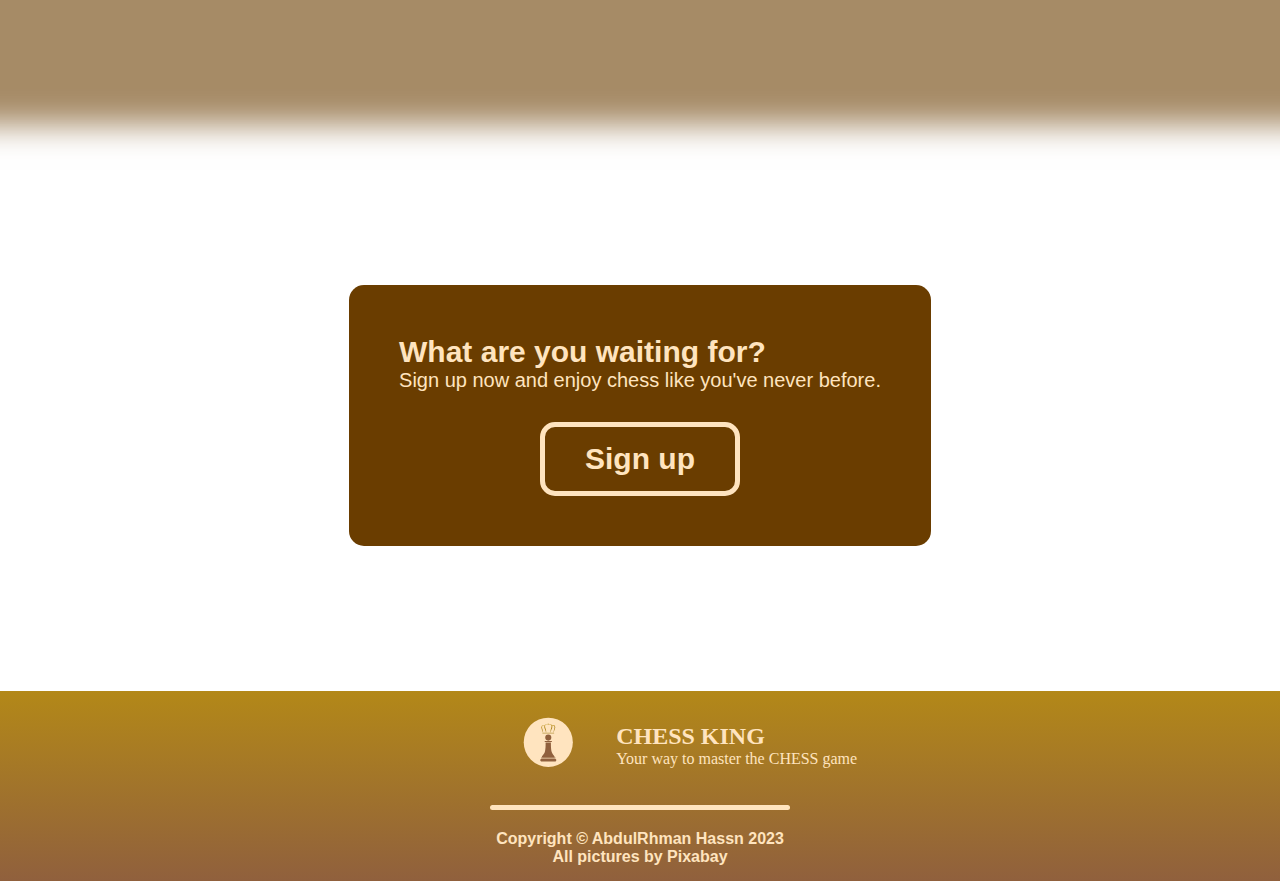
==== commit a8944dfc: "Add footer and adjust some sizing and spacing of elements" ====
--- a/index.html
+++ b/index.html
@@ -34,6 +34,7 @@
                     <img src="./pictures/chess.jpg" alt="Chess King">
                 </div>
             </div>
+            <!--Header buttons-->
             <div class="header-3">
                 <a href="#">Get started</a>
                 <a href="#">Learn and play</a>
@@ -63,12 +64,14 @@
                 </div>
             </div>
         </div>
+        <!--Quote window-->
         <div class="quote-container">
             <div class="quote">
                 <p>Anyone can become special even a pawn can become a queen, you just need to "KEEP MOVING FORWARD"</p>
                 <p id="quoter"><b>-NO ONE</b></p>
             </div>
         </div>
+        <!--Additional sign up-->
         <div class="additional">
             <div class="text">
                 <p><b>What are you waiting for?</b></p>
@@ -76,6 +79,25 @@
             </div>
             <div class="button"><a href="#"><b>Sign up</b></a></div>
         </div>
+        <!--The footer and its content-->
+        <div class="footer">
+            <div class="footer-l">
+                <div class="footer-logo">
+                    <img class="logo" src="./pictures/chess_crown.svg">
+                </div>
+                <div class="text">
+                    <p><b>CHESS KING</b></p>
+                    <p>Your way to master the CHESS game</p>
+                </div>
+            </div>
+            <div class="seperating-bar"></div>
+            <div class="footer-r">
+                <div class="copyright">
+                    <p>Copyright © AbdulRhman Hassn 2023</p>
+                    <p>All pictures by Pixabay</p>
+                </div>
+            </div>
+        </div>
     </div>
 </body>
 </html>--- a/style.css
+++ b/style.css
@@ -44,6 +44,7 @@
     gap: 50px;
     margin-top: 10px;
 }
+/*Logo and text next to it*/
 .header-logo {
     display: flex;
     align-items: center;
@@ -63,24 +64,27 @@
     width: fit-content;
     flex-shrink: 0;
 }
+/*Header menu bar*/
 .list-1 {
     display: flex;
     justify-content: space-between;
     width: 600px;
     flex-shrink: 0;
 }
-/*Bottom part of the header*/
+/*Image and text next to it in the header*/
 .header-2 {
     display: flex;
     margin-top: 150px;
     margin-bottom: 150px;
     gap: 50px;
 }
+/*Left side*/
 .header-2-l {
     display: flex;
     flex-direction: column;
     gap: 50px;
 }
+/*Right side*/
 .header-2-r {
     margin-left: auto;
     display: flex;
@@ -93,7 +97,7 @@
     width: 600px;
     box-shadow: 0 0 10px 3px #00000067;
 }
-/*Header hero text*/
+/*Header main big text*/
 #hero {
     font-family: Dhurjati;
     font-weight: bold;
@@ -102,6 +106,7 @@
     margin: 0;
     max-width: max-content;
 }
+/*Header small text under the main big text*/
 #sub-hero {
     font-size: 26px;
     color: #ffe4bfff;
@@ -115,6 +120,7 @@
     justify-content: start;
     gap: 50px;
 }
+/*Heaer buttons*/
 .header-3 a {
     color: #ffe4bfff;
     font-size: 36px;
@@ -132,12 +138,13 @@
     padding-left: 100px;
     padding-right: 100px;
 }
+/*Intresting stuff*/
 .information h1 {
     font-size: 50px;
     text-align: center;
     color: #90603dff;
     text-shadow: 1px 1px 5px #ffe4bfff, -1px -1px 5px #ffe4bfff, 1px -1px 5px #ffe4bfff, -1px 1px 5px #ffe4bfff;
-    margin-top: 200px;
+    margin-top: 330px;
     margin-bottom: 100px;
 }
 /*Icons with text links*/
@@ -148,16 +155,19 @@
     flex-wrap: wrap;
     gap: 70px;
 }
+/*Individual icon and text beneath it*/
 .illustrations div {
     display: flex;
     flex-direction: column;
     align-items: center;
     gap: 20px;
 }
+/*Icons only*/
 .illustrations img {
     width: auto;
     height: 300px;
 }
+/*Text under the icons only*/
 .illustrations a {
     font-size: 24px;
     font-weight: bold;
@@ -166,8 +176,9 @@
     text-shadow: 1px 1px 2px #ffe4bfff, -1px -1px 2px #ffe4bfff, 1px -1px 2px #ffe4bfff, -1px 1px 2px #ffe4bfff;
     max-width: 300px;
 }
+/*Quote background*/
 .quote-container {
-    margin: 400px 0 300px 0;
+    margin: 400px 0 100px 0;
     padding: 50px;
     background-color: rgba(106,61,0,0.6);
     box-shadow: 0 0 30px 40px rgba(106,61,0,0.6);
@@ -179,20 +190,23 @@
     align-items: center;
     justify-content: center;
 }
+/*Quote text*/
 .quote {
     display: flex;
     flex-direction: column;
     align-items: center;
     max-width: fit-content;
 }
+/*Quote mentioner located in the lower right section of the quote*/
 #quoter {
     margin-left: auto;
 }
+/*Additional prompt to sign up background*/
 .additional {
-    background-color: #90603dff;
+    background-color: rgba(106,61,0,1);
     border-radius: 15px;
     padding: 50px;
-    margin: 100px 350px;
+    margin: 100px 250px 145px 250px;
     display: flex;
     justify-content: space-between;
     align-items: center;
@@ -200,6 +214,7 @@
     gap: 30px;
     min-width: fit-content;
 }
+/*All text at the additional window in general*/
 .additional .text p {
     display: flex;
     flex-direction: column;
@@ -209,16 +224,18 @@
     margin-left: 80px;
     font-size: 20px;
 }
+/*Increasing the size of the bold text in additional*/
 .additional .text p b {
     font-size: 30px;
 }
+/*Sign up button in additional*/
 .additional .button a {
     display: flex;
     justify-content: center;
     align-items: center;
     font-size: 30px;
     color: #ffe4bfff;
-    background-color: #90603dff;
+    background-color: rgba(106,61,0,1);
     border: 5px;
     border-style: solid;
     border-color: #ffe4bfff;
@@ -230,6 +247,71 @@
     white-space: nowrap;
     max-width: 100%;
 }
+/*Footer background and font color*/
+.footer {
+    font-family: sans-serif;
+    color: #ffe4bfff;
+    background: linear-gradient(180deg, rgba(179,136,24,1) 0%, rgba(144,96,61,1) 100%);
+    padding: 15px;
+    display: flex;
+    gap: 20px;
+}
+/*Left side of the footer*/
+.footer .footer-l {
+    display: flex;
+    gap: 10px;
+    margin-left: 50px;
+}
+/*Footer logo size and position*/
+.footer-logo {
+    align-self: center;
+}
+.footer-logo .logo {
+    margin: 0;
+    width: auto;
+    height: 75px;
+}
+/*Footer logo text*/
+.footer .footer-l .text {
+    font-size: 16px;
+    font-family: Dhurjati;
+    display: flex;
+    flex-direction: column;
+    align-items: flex-start;
+    justify-content: center;
+}
+.footer .footer-l .text p {
+    margin: 0;
+    padding: 0;
+}
+.footer .footer-l .text p b {
+    font-size: 24px;
+}
+/*vertical bar that seperates the footer content*/
+.seperating-bar {
+    background-color: #ffe4bfff;
+    height: 100px;
+    width: 5px;
+    border-radius: 5px;
+    align-self: center;
+}
+/*Right side of the footer*/
+.footer-r {
+    display: flex;
+    flex-grow: 1;
+    justify-content: center;
+}
+.footer-r .copyright {
+    display: flex;
+    flex-direction: column;
+    justify-content: center;
+    align-items: center;
+}
+.footer-r .copyright p {
+    margin: 0;
+    padding: 0;
+    font-weight: bold;
+}
 
 /*Resposiveness magic*/
 @media (max-width: 1370px) {
@@ -315,4 +397,16 @@
         align-self: center;
         margin: 0 auto;
     }
+    .footer {
+        flex-direction: column;
+        align-items: center;
+    }
+    .footer-l {
+        margin: 0;
+        align-self: center;
+    }
+    .seperating-bar {
+        height: 5px;
+        width: 300px;
+    }
 }